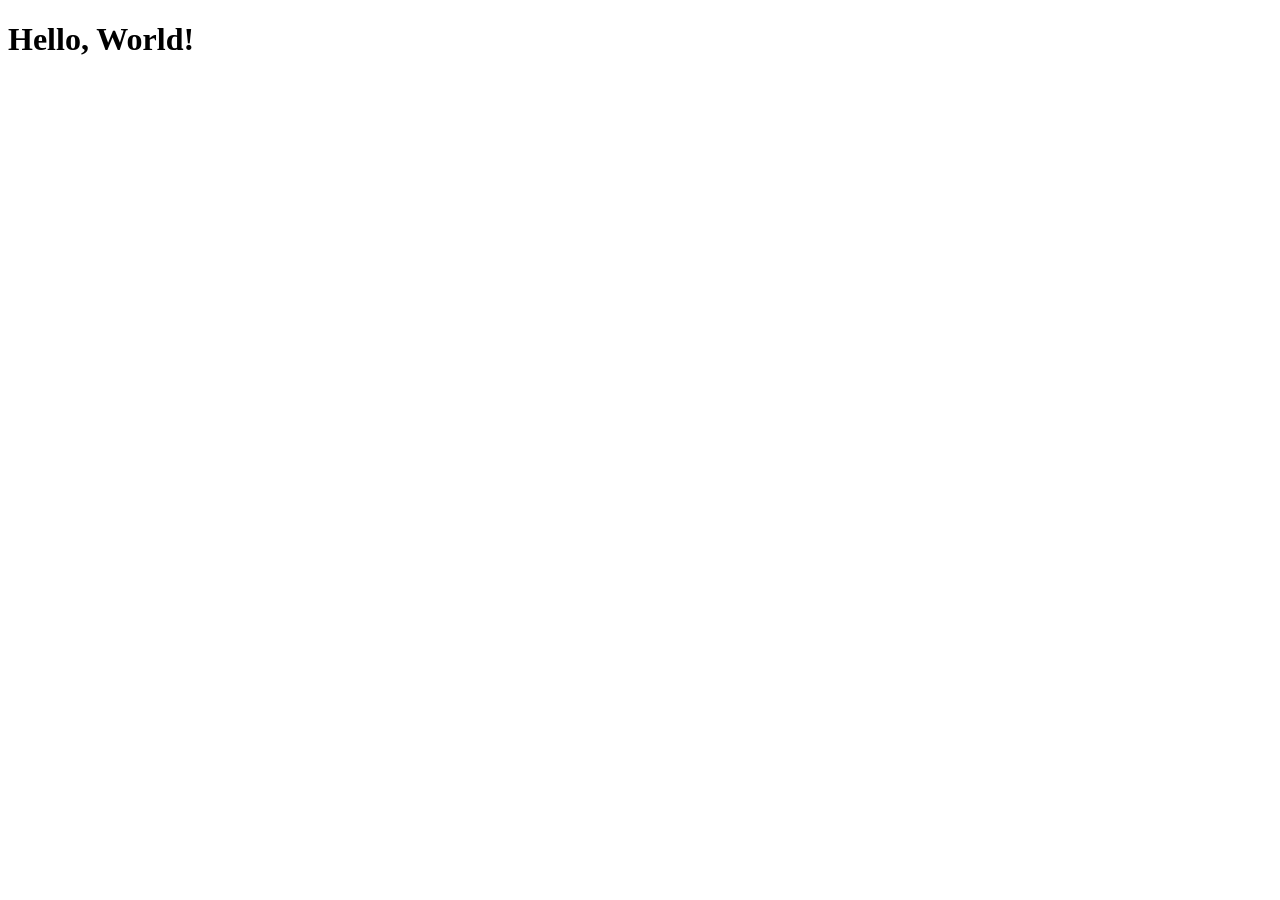
==== index.html @ 7ac036fd "Create index.html" ====
<!DOCTYPE html>
<html lang="en">
<head>
    <meta charset="UTF-8">
    <meta name="viewport" content="width=device-width, initial-scale=1.0">
    <title>My Web Page</title>
    <!-- Link to your external CSS styling -->
    <link rel="stylesheet" href="style.css">
</head>
<body>

    <!-- Your visible website content goes here -->
    <h1>Hello, World!</h1>

    <!-- Link to your JavaScript behavior -->
    <script src="script.js"></script>
</body>
</html>
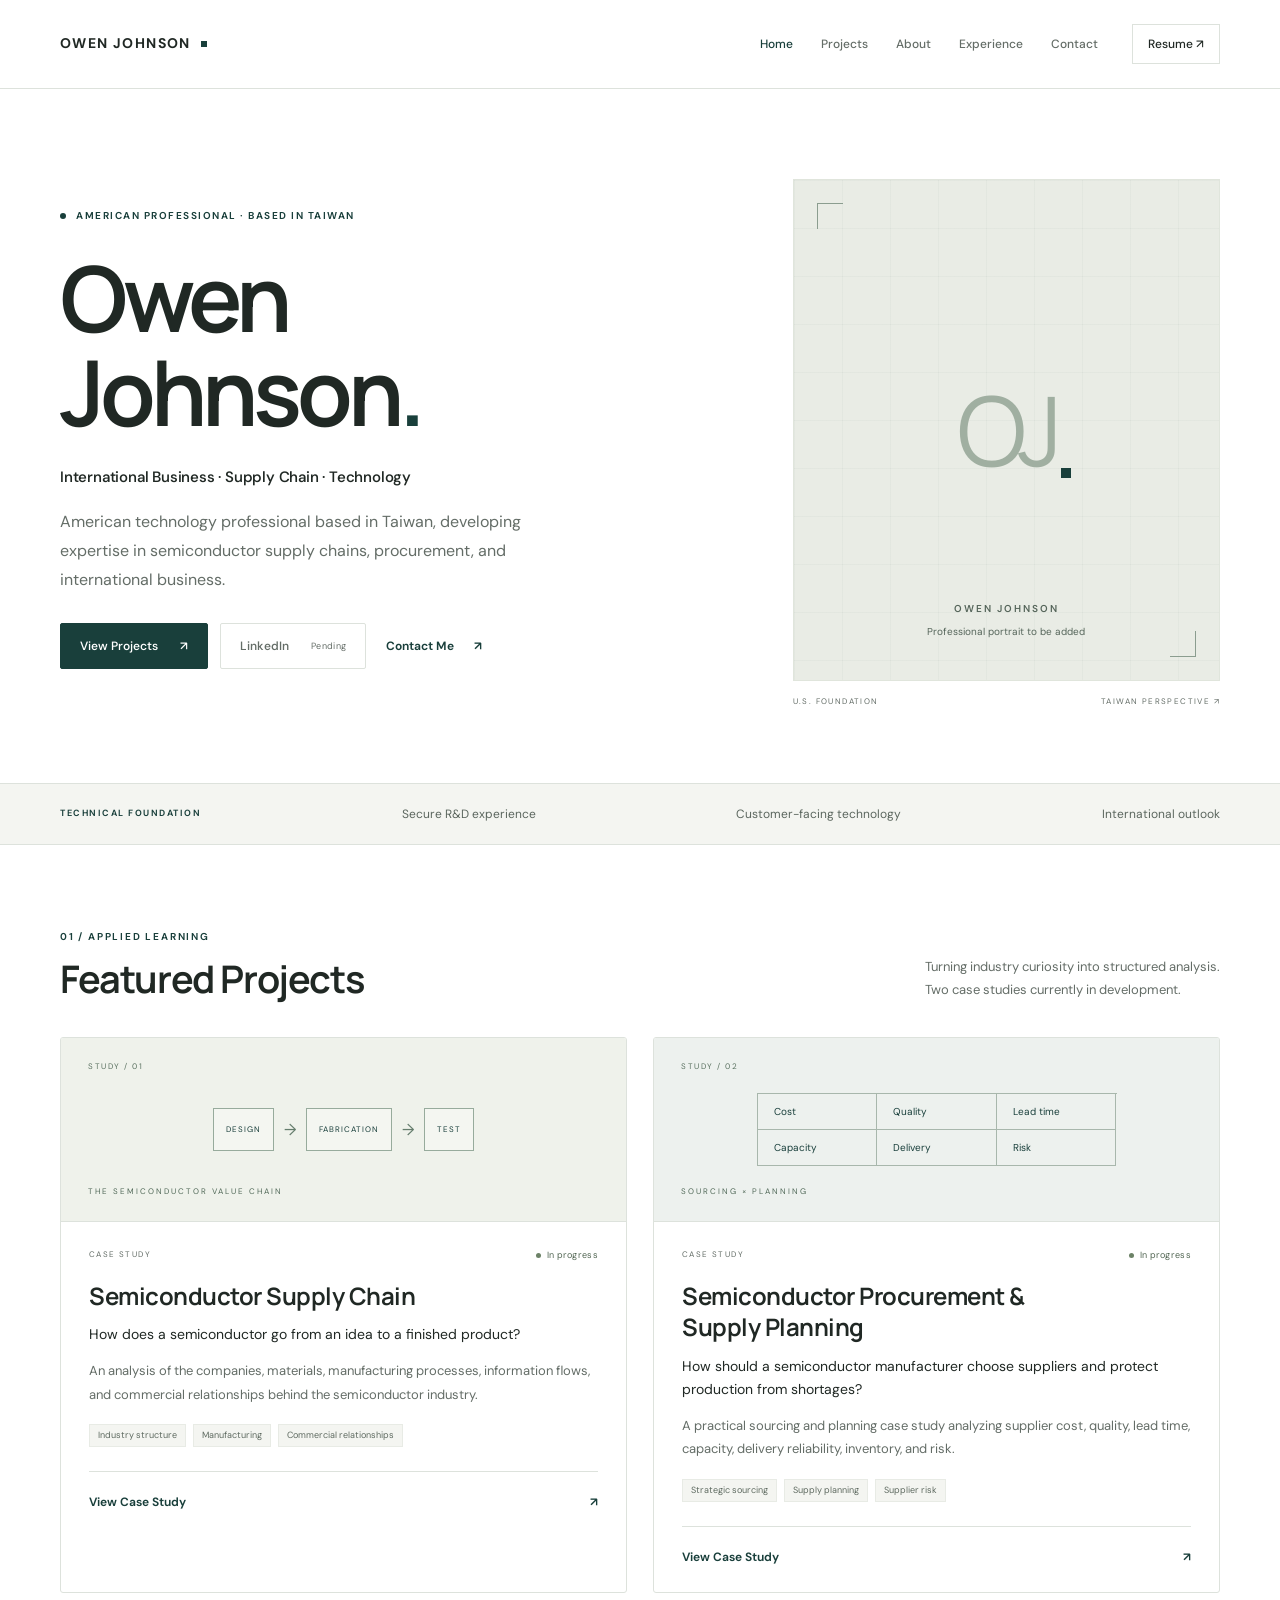
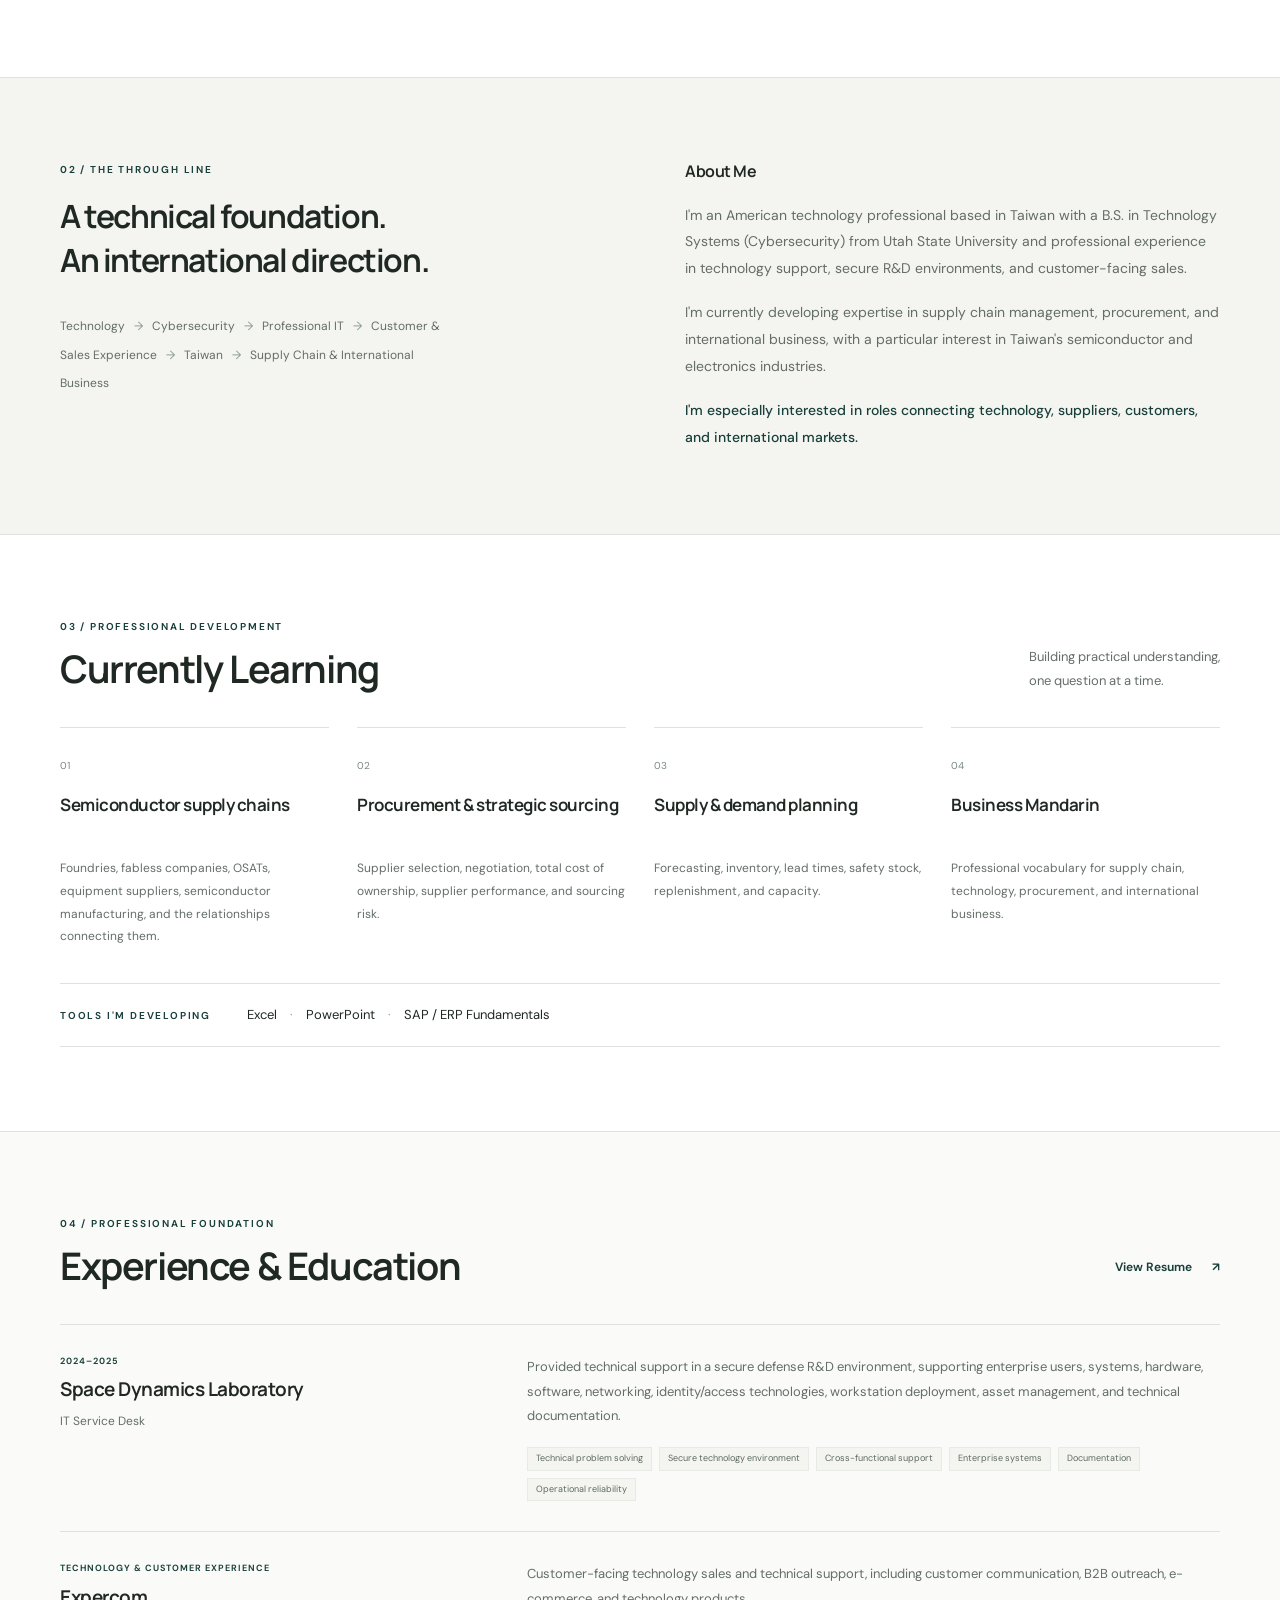
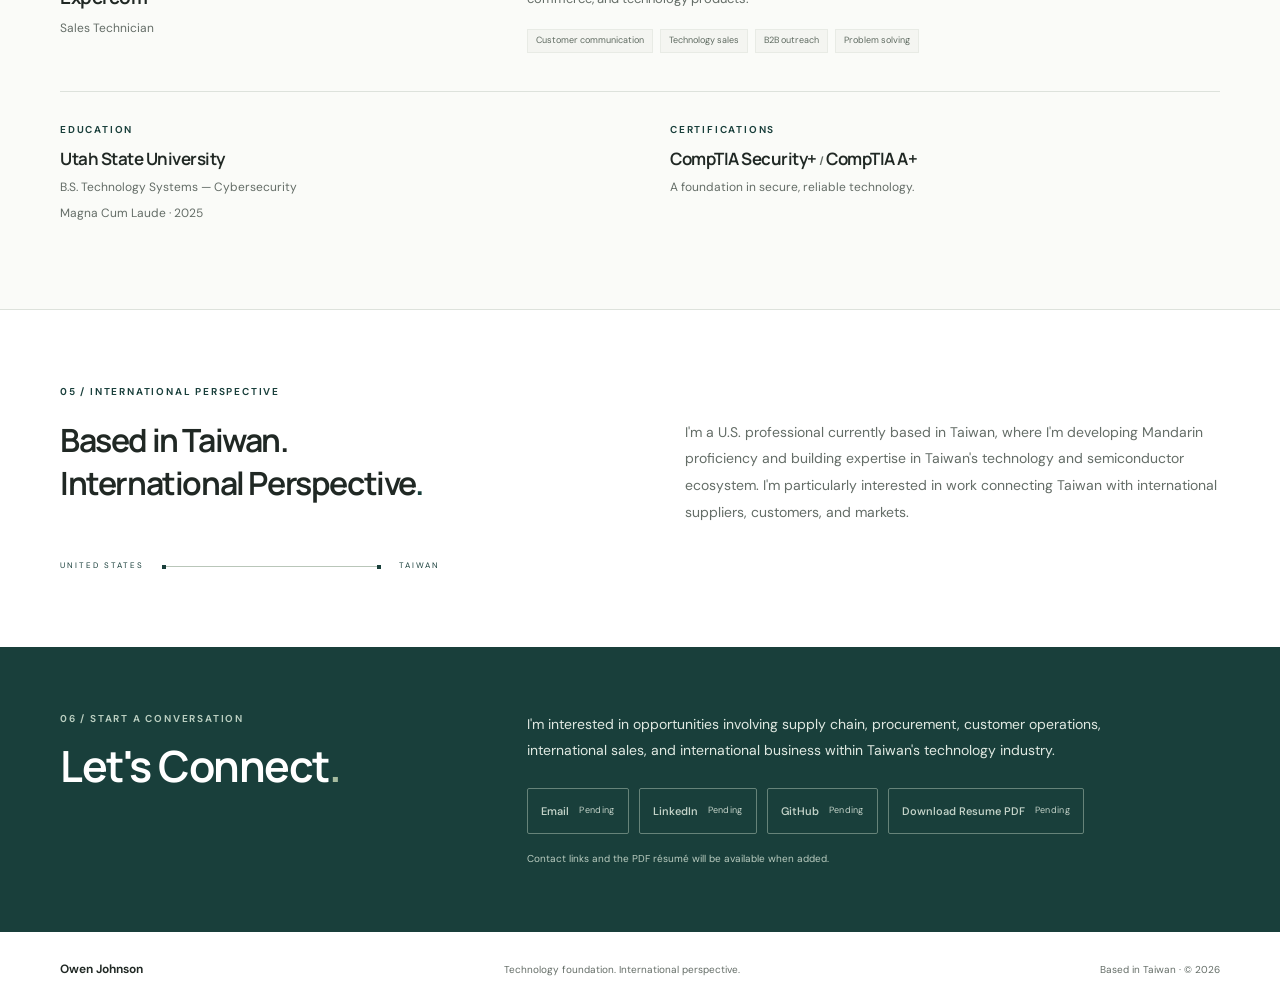
==== commit 6bc4a196: "Created initial website using Codex." ====
--- a/index.html
+++ b/index.html
@@ -1,18 +1,8 @@
-<!DOCTYPE html>
-<html lang="en">
-<head>
-    <meta charset="UTF-8">
-    <meta name="viewport" content="width=device-width, initial-scale=1.0">
-    <title>My Web Page</title>
-    <!-- Link to your external CSS styling -->
-    <link rel="stylesheet" href="style.css">
-</head>
-<body>
-
-    <!-- Your visible website content goes here -->
-    <h1>Hello, World!</h1>
-
-    <!-- Link to your JavaScript behavior -->
-    <script src="script.js"></script>
-</body>
-</html>
+<!doctype html>
+<html lang="en"><head><meta charset="utf-8"><meta name="viewport" content="width=device-width, initial-scale=1"><title>Owen Johnson | International Business, Supply Chain &amp; Technology</title><meta name="description" content="American technology professional based in Taiwan. Explore Owen Johnson’s background and developing work in semiconductor supply chains, procurement, and international business."><meta property="og:title" content="Owen Johnson | International Business, Supply Chain &amp; Technology"><meta property="og:description" content="American technology professional based in Taiwan. Explore Owen Johnson’s background and developing work in semiconductor supply chains, procurement, and international business."><meta property="og:type" content="website"><meta name="twitter:card" content="summary"><meta name="twitter:title" content="Owen Johnson | International Business, Supply Chain &amp; Technology"><meta name="twitter:description" content="American technology professional based in Taiwan. Explore Owen Johnson’s background and developing work in semiconductor supply chains, procurement, and international business."><meta name="theme-color" content="#193f3b"><link rel="icon" type="image/svg+xml" href="/assets/favicon.svg"><link rel="stylesheet" href="/style.css"><script src="/script.js" defer></script></head><body><a class="skip-link" href="#main">Skip to content</a><header class="site-header"><div class="container header-inner"><a href="/" class="wordmark" aria-label="Owen Johnson home">OWEN JOHNSON<span class="brand-dot"></span></a><button class="menu-toggle" aria-controls="main-nav" aria-expanded="false">Menu <span aria-hidden="true">☰</span></button><nav id="main-nav" aria-label="Main navigation"><a href="/" aria-current="page">Home</a><a href="/#projects">Projects</a><a href="/#about">About</a><a href="/#experience">Experience</a><a href="/#contact">Contact</a><a class="nav-resume" href="/resume/">Resume <span aria-hidden="true">↗</span></a></nav></div></header><main id="main"><section class="hero container"><div class="hero-content"><div class="eyebrow location"><span class="live-dot"></span> AMERICAN PROFESSIONAL · BASED IN TAIWAN</div><h1>Owen<br>Johnson<span class="accent">.</span></h1><p class="hero-fields">International Business · Supply Chain · Technology</p><p class="hero-description">American technology professional based in Taiwan, developing expertise in semiconductor supply chains, procurement, and international business.</p><div class="actions"><a class="button primary" href="#projects">View Projects <span aria-hidden="true">↗</span></a><span class="button secondary unavailable" aria-disabled="true">LinkedIn <span class="availability">Pending</span></span><a class="text-link" href="#contact">Contact Me <span aria-hidden="true">↗</span></a></div></div><div class="hero-portrait"><div class="portrait-placeholder" role="img" aria-label="Reserved space for Owen Johnson’s professional portrait"><div class="portrait-monogram">OJ<span></span></div><div class="portrait-label"><span>OWEN JOHNSON</span><span>Professional portrait to be added</span></div></div><div class="portrait-foot"><span>U.S. FOUNDATION</span><span>TAIWAN PERSPECTIVE ↗</span></div></div></section><div class="foundation-strip"><div class="container"><span>TECHNICAL FOUNDATION</span><span>Secure R&D experience</span><span>Customer-facing technology</span><span>International outlook</span></div></div>
+<section id="projects" class="section container"><div class="section-top"><div><span class="eyebrow">01 / APPLIED LEARNING</span><h2>Featured Projects</h2></div><p>Turning industry curiosity into structured analysis.<br>Two case studies currently in development.</p></div><div class="project-grid"><article class="project-card"><div class="project-art"><span class="art-index">STUDY / 01</span><div class="mini-chain" aria-hidden="true"><span>DESIGN</span><b>→</b><span>FABRICATION</span><b>→</b><span>TEST</span></div><span class="art-caption">THE SEMICONDUCTOR VALUE CHAIN</span></div><div class="project-body"><div class="card-meta"><span>CASE STUDY</span><span class="status"><i></i>In progress</span></div><h3>Semiconductor Supply Chain</h3><p class="project-question">How does a semiconductor go from an idea to a finished product?</p><p>An analysis of the companies, materials, manufacturing processes, information flows, and commercial relationships behind the semiconductor industry.</p><div class="tags"><span>Industry structure</span><span>Manufacturing</span><span>Commercial relationships</span></div><a class="text-link" href="/projects/semiconductor-supply-chain/">View Case Study <span aria-hidden="true">↗</span></a></div></article><article class="project-card"><div class="project-art"><span class="art-index">STUDY / 02</span><div class="mini-score" aria-hidden="true"><span>Cost</span><span>Quality</span><span>Lead time</span><span>Capacity</span><span>Delivery</span><span>Risk</span></div><span class="art-caption">SOURCING × PLANNING</span></div><div class="project-body"><div class="card-meta"><span>CASE STUDY</span><span class="status"><i></i>In progress</span></div><h3>Semiconductor Procurement &amp; Supply Planning</h3><p class="project-question">How should a semiconductor manufacturer choose suppliers and protect production from shortages?</p><p>A practical sourcing and planning case study analyzing supplier cost, quality, lead time, capacity, delivery reliability, inventory, and risk.</p><div class="tags"><span>Strategic sourcing</span><span>Supply planning</span><span>Supplier risk</span></div><a class="text-link" href="/projects/semiconductor-procurement-supply-planning/">View Case Study <span aria-hidden="true">↗</span></a></div></article></div></section>
+<section id="about" class="section about-section"><div class="container about-grid"><div><span class="eyebrow">02 / THE THROUGH LINE</span><h2>A technical foundation.<br>An international direction.</h2><div class="story-path">Technology <span>→</span> Cybersecurity <span>→</span> Professional IT <span>→</span> Customer & Sales Experience <span>→</span> Taiwan <span>→</span> Supply Chain & International Business</div></div><div class="about-copy"><h3>About Me</h3><p>I'm an American technology professional based in Taiwan with a B.S. in Technology Systems (Cybersecurity) from Utah State University and professional experience in technology support, secure R&D environments, and customer-facing sales.</p><p>I'm currently developing expertise in supply chain management, procurement, and international business, with a particular interest in Taiwan's semiconductor and electronics industries.</p><p class="about-emphasis">I'm especially interested in roles connecting technology, suppliers, customers, and international markets.</p></div></div></section>
+<section class="section container" id="learning"><div class="section-top"><div><span class="eyebrow">03 / PROFESSIONAL DEVELOPMENT</span><h2>Currently Learning</h2></div><p>Building practical understanding,<br>one question at a time.</p></div><div class="learning-grid"><article class="learning-item"><span class="learn-index">01</span><h3>Semiconductor supply chains</h3><p>Foundries, fabless companies, OSATs, equipment suppliers, semiconductor manufacturing, and the relationships connecting them.</p></article><article class="learning-item"><span class="learn-index">02</span><h3>Procurement & strategic sourcing</h3><p>Supplier selection, negotiation, total cost of ownership, supplier performance, and sourcing risk.</p></article><article class="learning-item"><span class="learn-index">03</span><h3>Supply & demand planning</h3><p>Forecasting, inventory, lead times, safety stock, replenishment, and capacity.</p></article><article class="learning-item"><span class="learn-index">04</span><h3>Business Mandarin</h3><p>Professional vocabulary for supply chain, technology, procurement, and international business.</p></article></div><div class="tools-line"><span class="eyebrow">TOOLS I'M DEVELOPING</span><span>Excel <b>·</b> PowerPoint <b>·</b> SAP / ERP Fundamentals</span></div></section>
+<section id="experience" class="section experience-section"><div class="container"><div class="section-top"><div><span class="eyebrow">04 / PROFESSIONAL FOUNDATION</span><h2>Experience & Education</h2></div><a class="text-link" href="/resume/">View Resume <span aria-hidden="true">↗</span></a></div><div class="experience-list"><article class="experience-row"><div><span class="eyebrow">2024–2025</span><h3>Space Dynamics Laboratory</h3><span class="role">IT Service Desk</span></div><div><p>Provided technical support in a secure defense R&D environment, supporting enterprise users, systems, hardware, software, networking, identity/access technologies, workstation deployment, asset management, and technical documentation.</p><div class="tags"><span>Technical problem solving</span><span>Secure technology environment</span><span>Cross-functional support</span><span>Enterprise systems</span><span>Documentation</span><span>Operational reliability</span></div></div></article><article class="experience-row"><div><span class="eyebrow">TECHNOLOGY & CUSTOMER EXPERIENCE</span><h3>Expercom</h3><span class="role">Sales Technician</span></div><div><p>Customer-facing technology sales and technical support, including customer communication, B2B outreach, e-commerce, and technology products.</p><div class="tags"><span>Customer communication</span><span>Technology sales</span><span>B2B outreach</span><span>Problem solving</span></div></div></article></div><div class="credentials"><div><span class="eyebrow">EDUCATION</span><h3>Utah State University</h3><p>B.S. Technology Systems — Cybersecurity</p><span class="muted">Magna Cum Laude · 2025</span></div><div><span class="eyebrow">CERTIFICATIONS</span><h3>CompTIA Security+ <span class="muted">/</span> CompTIA A+</h3><p>A foundation in secure, reliable technology.</p></div></div></div></section>
+<section class="taiwan-section container"><span class="eyebrow">05 / INTERNATIONAL PERSPECTIVE</span><div class="taiwan-grid"><h2>Based in Taiwan.<br>International Perspective<span class="accent">.</span></h2><p>I'm a U.S. professional currently based in Taiwan, where I'm developing Mandarin proficiency and building expertise in Taiwan's technology and semiconductor ecosystem. I'm particularly interested in work connecting Taiwan with international suppliers, customers, and markets.</p></div><div class="taiwan-caption"><span>UNITED STATES</span><span class="connection-line" aria-hidden="true"></span><span>TAIWAN</span></div></section>
+<section id="contact" class="contact-section"><div class="container contact-grid"><div><span class="eyebrow">06 / START A CONVERSATION</span><h2>Let's Connect<span>.</span></h2></div><div><p>I'm interested in opportunities involving supply chain, procurement, customer operations, international sales, and international business within Taiwan's technology industry.</p><div class="actions"><span class="button secondary unavailable" aria-disabled="true">Email <span class="availability">Pending</span></span><span class="button secondary unavailable" aria-disabled="true">LinkedIn <span class="availability">Pending</span></span><span class="button secondary unavailable" aria-disabled="true">GitHub <span class="availability">Pending</span></span><span class="button secondary unavailable" aria-disabled="true">Download Resume PDF <span class="availability">Pending</span></span></div><p class="contact-note">Contact links and the PDF résumé will be available when added.</p></div></div></section></main><footer class="site-footer container"><a class="footer-name" href="/">Owen Johnson</a><span>Technology foundation. International perspective.</span><span>Based in Taiwan · © 2026</span></footer></body></html>
--- a/style.css
+++ b/style.css
@@ -0,0 +1,8 @@
+@import url('https://fonts.googleapis.com/css2?family=DM+Sans:wght@400;450;500;550;600;650;700&family=Manrope:wght@400;500;600;650;700;750;800&display=swap');
+:root{--ink:#202824;--muted:#646d67;--accent:#193f3b;--paper:#fff;--wash:#f4f5f1;--line:#dde2dc;--font:'DM Sans',Arial,sans-serif;--heading:'Manrope',Arial,sans-serif}
+*{box-sizing:border-box}html{scroll-behavior:smooth;scroll-padding-top:100px}body{margin:0;background:var(--paper);color:var(--ink);font-family:var(--font);font-size:16px;line-height:1.7}a{color:inherit;text-decoration:none}button{font:inherit}img{max-width:100%;height:auto;display:block}h1,h2,h3,p,figure{margin:0}h1,h2,h3{font-family:var(--heading);line-height:1.2;font-weight:650}h2{font-size:clamp(28px,3vw,38px);letter-spacing:-1.4px}h3{font-size:21px;letter-spacing:-.5px}p{color:var(--muted)}a,button{transition:background .2s,color .2s,border-color .2s}a:focus-visible,button:focus-visible,[tabindex]:focus-visible{outline:3px solid #967539;outline-offset:5px}.container{width:min(1160px,calc(100% - 96px));margin-inline:auto}.eyebrow{font-size:10px;font-weight:650;letter-spacing:1.8px;line-height:1.5;color:var(--accent);display:block}.accent{color:var(--accent)}.muted{color:var(--muted)}.site-header{background:rgba(255,255,255,.97);border-bottom:1px solid var(--line);position:sticky;top:0;z-index:20}.header-inner{min-height:88px;display:flex;align-items:center;justify-content:space-between;gap:24px}.wordmark{font-size:14px;letter-spacing:1.4px;font-weight:700;white-space:nowrap;display:flex;align-items:center;gap:10px}.brand-dot{width:6px;height:6px;background:var(--accent)}#main-nav{display:flex;gap:28px;align-items:center;font-size:12px;font-weight:500}#main-nav a{padding:10px 0;color:var(--muted)}#main-nav a:hover,#main-nav a[aria-current]{color:var(--accent)}#main-nav .nav-resume{border:1px solid var(--line);padding:9px 15px;color:var(--ink);margin-left:6px}.menu-toggle{display:none}.skip-link{position:fixed;top:-100px;left:20px;z-index:100;background:var(--accent);color:white;padding:12px 20px}.skip-link:focus{top:12px}.hero{display:grid;grid-template-columns:1.55fr 1fr;gap:70px;padding-top:80px;padding-bottom:74px;align-items:center}.location{display:flex;gap:10px;align-items:center;font-size:10px;letter-spacing:1.5px}.live-dot{background:var(--accent);width:6px;height:6px;border-radius:50%;flex-shrink:0}.hero h1{font-size:clamp(64px,7.1vw,98px);line-height:1.03;letter-spacing:-5px;margin:28px 0 26px;font-weight:650}.hero-fields{font-size:15px;font-weight:550;color:var(--ink);letter-spacing:-.2px}.hero-description{max-width:510px;font-size:16px;line-height:1.8;margin:18px 0 29px}.actions{display:flex;align-items:center;gap:12px;flex-wrap:wrap}.button{display:inline-flex;justify-content:center;align-items:center;gap:22px;padding:12px 19px;min-height:46px;font-size:12px;font-weight:550;border:1px solid var(--line);border-radius:2px;line-height:1.5}.button.primary{background:var(--accent);color:white;border-color:var(--accent)}.button.primary:hover{background:#2c5750}.button.secondary:hover{background:var(--wash);border-color:#a7b6ab}.text-link{display:inline-flex;align-items:center;justify-content:space-between;gap:20px;font-size:12px;font-weight:650;min-height:44px;color:var(--accent)}.text-link:hover{text-decoration:underline;text-underline-offset:5px}.hero .text-link{margin-left:8px}.unavailable{color:#646d67;cursor:default}.availability{font-size:9px;letter-spacing:.3px;font-weight:400}.hero-portrait{align-self:stretch;display:flex;flex-direction:column;justify-content:center;padding-top:10px}.hero-portrait>img{width:100%;aspect-ratio:4/4.7;object-fit:cover}.portrait-placeholder{background:#e9ece5;aspect-ratio:4/4.7;position:relative;display:flex;align-items:center;justify-content:center;border:1px solid #e0e5dc;background-image:linear-gradient(#193f3b08 1px,transparent 1px),linear-gradient(90deg,#193f3b08 1px,transparent 1px);background-size:48px 48px}.portrait-placeholder:before,.portrait-placeholder:after{content:'';position:absolute;width:25px;height:25px;border-color:#8b9d8f;border-style:solid}.portrait-placeholder:before{top:23px;left:23px;border-width:1px 0 0 1px}.portrait-placeholder:after{right:23px;bottom:23px;border-width:0 1px 1px 0}.portrait-monogram{font-family:var(--heading);font-size:96px;letter-spacing:-8px;color:#a0afa1;line-height:1;position:relative}.portrait-monogram span{position:absolute;bottom:0;right:-16px;width:10px;height:10px;background:var(--accent)}.portrait-label{position:absolute;bottom:40px;display:flex;align-items:center;flex-direction:column;gap:6px;color:#55655a}.portrait-label span:first-child{font-size:10px;letter-spacing:2px;font-weight:600}.portrait-label span:last-child{font-size:10px}.portrait-foot{display:flex;justify-content:space-between;font-size:8px;letter-spacing:1.4px;color:var(--muted);padding-top:14px}.foundation-strip{border-block:1px solid var(--line);background:var(--wash)}.foundation-strip .container{display:flex;align-items:center;justify-content:space-between;padding-block:20px;gap:20px;font-size:12px;color:#5b665e}.foundation-strip span:first-child{font-size:9px;letter-spacing:1.5px;font-weight:650;color:var(--accent)}.section{padding-block:84px}.section-top{display:flex;align-items:flex-end;justify-content:space-between;gap:30px;margin-bottom:35px}.section-top h2{margin-top:12px}.section-top p{font-size:13px;line-height:1.8}.project-grid{display:grid;grid-template-columns:repeat(2,minmax(0,1fr));gap:26px}.project-card{border:1px solid var(--line);border-radius:3px;overflow:hidden;transition:border-color .2s,box-shadow .2s}.project-card:hover{border-color:#8fa69b;box-shadow:0 4px 16px #193f3b06}.project-art{height:184px;background:#eff2eb;padding:22px 27px;display:flex;flex-direction:column;justify-content:space-between;border-bottom:1px solid var(--line)}.project-card:nth-child(2) .project-art{background:#edf1ee}.art-index{font-size:8px;letter-spacing:1.5px;color:#5a7160}.art-caption{font-size:8px;letter-spacing:2px;color:#526a59}.mini-chain{display:flex;gap:10px;justify-content:center;align-items:center}.mini-chain span{font-size:8px;letter-spacing:1px;padding:14px 12px;border:1px solid #97ab9c;background:#ffffff4d;color:var(--accent)}.mini-chain b{font-weight:400;color:#647c6c}.mini-score{display:grid;grid-template-columns:repeat(3,1fr);max-width:360px;width:100%;align-self:center;border-left:1px solid #a8b7ac;border-top:1px solid #a8b7ac}.mini-score span{font-size:10px;padding:9px 16px;border-right:1px solid #a8b7ac;border-bottom:1px solid #a8b7ac;color:var(--accent)}.project-body{padding:26px 28px 22px}.card-meta{display:flex;justify-content:space-between;gap:15px;flex-wrap:wrap;font-size:8px;letter-spacing:1.4px;color:var(--muted);margin-bottom:17px}.status{display:flex;align-items:center;gap:6px;font-size:9px;letter-spacing:.3px;color:#526653}.status i{width:5px;height:5px;background:#6c8267;border-radius:50%}.project-body h3{font-size:24px;max-width:390px;line-height:1.3;margin-bottom:12px}.project-question{color:var(--ink);font-size:14px;line-height:1.7;margin-bottom:12px}.project-body>p:not(.project-question){font-size:13px;line-height:1.8}.tags{display:flex;flex-wrap:wrap;gap:7px;margin-top:18px}.tags span{font-size:9px;background:var(--wash);border:1px solid #e8ebe5;color:#5e6a60;padding:4px 8px;line-height:1.5}.project-body>.text-link{border-top:1px solid var(--line);width:100%;margin-top:24px;padding-top:16px}.about-section{background:var(--wash);border-block:1px solid var(--line)}.about-grid{display:grid;grid-template-columns:1fr 1fr;gap:90px}.about-grid h2{margin-top:18px;font-size:32px;line-height:1.35}.story-path{max-width:400px;font-size:12px;line-height:2.4;margin-top:30px;color:var(--muted)}.story-path span{color:#8b9b8f;margin-inline:6px}.about-copy h3{font-size:16px;margin-bottom:20px}.about-copy p{font-size:14px;margin-bottom:18px;line-height:1.9}.about-copy .about-emphasis{color:var(--accent);font-weight:500;margin-bottom:0}.learning-grid{display:grid;grid-template-columns:repeat(4,minmax(0,1fr));gap:28px}.learning-item{padding-top:22px;border-top:1px solid var(--line)}.learn-index{font-size:10px;color:#79887c}.learning-item h3{font-size:17px;line-height:1.45;min-height:50px;margin-top:16px;margin-bottom:14px}.learning-item p{font-size:12px;line-height:1.9}.tools-line{border-block:1px solid var(--line);padding-block:20px;margin-top:35px;display:flex;gap:36px;align-items:center}.tools-line>span:last-child{font-size:13px}.tools-line b{font-weight:400;color:#95a196;margin:0 10px}.experience-section{background:#fafbf8;border-block:1px solid var(--line)}.experience-row{display:grid;grid-template-columns:1fr 1.7fr;gap:60px;padding:30px 0;border-top:1px solid var(--line)}.experience-row h3{margin:10px 0 5px;font-size:19px}.experience-row p{font-size:13px;line-height:1.9}.role{font-size:12px;color:var(--muted)}.experience-row .eyebrow{font-size:9px;letter-spacing:1px}.credentials{display:grid;grid-template-columns:1fr 1fr;gap:60px;border-top:1px solid var(--line);padding-top:30px;margin-top:8px}.credentials h3{font-size:17px;margin:12px 0 8px}.credentials p,.credentials .muted{font-size:12px}.taiwan-section{padding-block:74px}.taiwan-grid{display:grid;grid-template-columns:1fr 1fr;gap:90px;margin-top:20px}.taiwan-grid h2{font-size:32px;line-height:1.35}.taiwan-grid p{font-size:14px;line-height:1.9}.taiwan-caption{display:flex;align-items:center;gap:18px;font-size:8px;letter-spacing:2px;color:var(--accent);margin-top:34px;max-width:380px}.connection-line{height:1px;background:#b9c6b9;flex:1;position:relative}.connection-line:before,.connection-line:after{content:'';width:4px;height:4px;background:var(--accent);position:absolute;top:-1px}.connection-line:after{right:0}.contact-section{background:var(--accent);color:white;padding-block:64px}.contact-grid{display:grid;grid-template-columns:1fr 1.7fr;gap:60px}.contact-section .eyebrow{color:#bbcfc1}.contact-section h2{font-size:43px;letter-spacing:-1.5px;margin-top:14px}.contact-section h2 span{color:#a6bb9f}.contact-section p{color:#e0e9e2;font-size:14px;line-height:1.9;max-width:590px}.contact-section .actions{margin-top:24px;gap:10px}.contact-section .button{background:transparent;color:white;border-color:#76968b;padding:11px 13px;gap:10px;font-size:11px}.contact-section a.button:hover{background:#ffffff15}.contact-section .unavailable{color:#c4d3c9;border-color:#668379}.contact-section .contact-note{font-size:10px;color:#baccc0;margin-top:15px}.site-footer{display:flex;justify-content:space-between;align-items:center;gap:24px;padding-block:27px;color:var(--muted);font-size:10px}.footer-name{font-size:12px;font-weight:650;color:var(--ink)}.report{padding-block:40px 70px}.back-link{margin-bottom:30px}.report-header{max-width:850px}.report-header .card-meta{justify-content:flex-start}.report-header h1{font-size:clamp(35px,5vw,58px);letter-spacing:-2px;margin-bottom:20px}.report-question{font-size:21px;line-height:1.5;color:var(--muted);max-width:760px}.research-note{border:1px solid var(--line);border-left:3px solid var(--accent);padding:20px 24px;background:var(--wash);margin-block:32px 40px}.research-note strong{font-size:13px;color:var(--accent)}.research-note p{font-size:13px;margin-top:5px}.report-layout{display:grid;grid-template-columns:220px minmax(0,1fr);gap:60px}.report-toc nav{position:sticky;top:120px;display:flex;flex-direction:column;gap:4px}.report-toc .eyebrow{margin-bottom:12px}.report-toc a{font-size:12px;color:var(--muted);padding:4px 0}.report-toc a:hover{color:var(--accent);text-decoration:underline}.report-section{padding-bottom:35px;margin-bottom:30px;border-bottom:1px solid var(--line)}.report-section h2{font-size:25px;letter-spacing:-.6px;margin-bottom:16px}.report-section p{font-size:15px;line-height:1.9}.report-section figcaption,figcaption{font-size:11px;color:var(--muted);margin-top:15px;line-height:1.8}.chain-figure{margin-top:25px;padding:24px;background:var(--wash);border:1px solid var(--line)}.diagram-label{font-size:9px;letter-spacing:1.5px;color:var(--accent)}.diagram-label span{font-size:10px;letter-spacing:0;color:var(--muted)}.input-chips{list-style:none;display:flex;flex-wrap:wrap;gap:8px;padding:0;margin:16px 0 0}.input-chips li{font-size:10px;border:1px dashed #9aaa9d;padding:6px 9px}.input-connector{color:#8c9b8e;text-align:center;padding:8px}.chain{padding:0;margin:0;list-style:none;display:flex;gap:12px}.chain li{flex:1;background:white;border:1px solid #a8b8aa;padding:12px 8px;font-size:10px;line-height:1.6;position:relative;min-width:0}.chain li:not(:last-child):after{content:'→';position:absolute;right:-12px;top:40%;color:#6c826e}.step-number{display:block;font-size:9px;color:#819183;margin-bottom:7px}.table-scroll{overflow-x:auto;max-width:100%;margin-top:22px;border:1px solid var(--line)}table{border-collapse:collapse;min-width:540px;width:100%;font-size:13px}caption{text-align:left;padding:14px;font-weight:600}th,td{text-align:left;padding:12px 15px;border-bottom:1px solid var(--line)}th{background:var(--wash)}.report-image{border:1px solid var(--line);margin-top:25px}.sources-list{padding-left:22px;font-size:14px}.sources-list a{color:var(--accent);text-decoration:underline}.report-bottom{display:flex;justify-content:space-between;margin-top:30px}.resume-page{padding-block:40px 60px}.resume-header{display:flex;justify-content:space-between;align-items:center;gap:30px;padding-bottom:40px;border-bottom:1px solid var(--line)}.resume-header h1{font-size:52px;letter-spacing:-2px;margin:12px 0}.resume-header p{font-size:15px;margin-bottom:8px}.resume-header .muted{font-size:12px}.resume-page h2{font-size:26px}.resume-summary{padding-block:35px}.resume-summary p{margin-top:16px;max-width:850px}.resume-summary .actions{margin-top:20px}.resume-page .credentials{margin-bottom:30px}.error-page{padding-block:120px}.error-page h1{font-size:45px;margin-block:25px}
+@media(min-width:1400px){.hero{gap:100px}.hero-portrait{max-width:390px}.hero{padding-top:95px;padding-bottom:90px}}
+@media(max-width:1000px){.container{width:calc(100% - 56px)}#main-nav{gap:18px}.hero{gap:35px;padding-block:55px}.hero h1{font-size:76px}.hero-fields{font-size:13px}.hero-description{font-size:14px}.hero .actions{gap:8px}.hero .text-link{margin-left:0}.button{padding:11px 14px;gap:12px}.about-grid,.taiwan-grid{gap:45px}.learning-grid{grid-template-columns:repeat(2,minmax(0,1fr));gap:30px}.learning-item h3{min-height:0}.experience-row,.contact-grid{gap:35px}.report-layout{gap:30px;grid-template-columns:180px minmax(0,1fr)}.mini-chain{gap:7px}.mini-chain span{font-size:7px;padding:12px 7px}.project-body{padding:23px}.foundation-strip .container{font-size:10px}.foundation-strip span:first-child{font-size:8px}}
+@media(max-width:767px){html{scroll-padding-top:85px}.container{width:calc(100% - 40px)}.header-inner{min-height:72px;flex-wrap:wrap;gap:0}.wordmark{font-size:12px}.menu-toggle{display:flex;gap:10px;align-items:center;min-height:44px;padding:8px 10px;border:1px solid var(--line);background:white;font-size:12px}#main-nav{display:flex;width:100%;flex-wrap:wrap;gap:5px 23px;padding-block:10px 18px}.js #main-nav{display:none}.js #main-nav.is-open{display:flex}#main-nav a{min-height:44px}.hero{grid-template-columns:1fr;gap:35px;padding-block:45px}.hero h1{font-size:76px;letter-spacing:-4px;margin:24px 0}.hero-fields{font-size:13px;line-height:1.8;max-width:300px}.hero-description{font-size:15px}.location{font-size:8px;letter-spacing:1.1px}.hero-portrait{width:100%;max-width:400px;padding:0}.portrait-placeholder{aspect-ratio:1.3}.hero-portrait>img{aspect-ratio:1.3}.portrait-monogram{font-size:80px}.portrait-label{bottom:25px}.foundation-strip .container{display:grid;grid-template-columns:1fr 1fr;gap:10px 20px;font-size:10px;padding-block:18px}.section{padding-block:54px}.section-top{align-items:flex-start;flex-direction:column;gap:16px;margin-bottom:28px}.section-top h2{font-size:30px}.section-top p br{display:none}.project-grid{grid-template-columns:1fr;gap:22px}.project-art{height:170px}.project-body h3{font-size:23px}.mini-chain span{font-size:8px;padding:13px 10px}.about-grid,.taiwan-grid{grid-template-columns:1fr;gap:30px}.about-grid h2,.taiwan-grid h2{font-size:28px}.story-path{margin-top:24px}.about-copy p{font-size:14px}.learning-grid{gap:25px 20px}.learning-item h3{font-size:15px;min-height:44px}.learning-item p{font-size:12px}.tools-line{flex-direction:column;align-items:flex-start;gap:12px}.tools-line>span:last-child{font-size:12px}.tools-line b{margin-inline:4px}.experience-row{grid-template-columns:1fr;gap:15px;padding-block:25px}.credentials{grid-template-columns:1fr;gap:25px}.taiwan-section{padding-block:50px}.contact-grid{grid-template-columns:1fr;gap:25px}.contact-section{padding-block:45px}.contact-section h2{font-size:38px}.site-footer{align-items:flex-start;flex-direction:column;gap:7px;padding-block:24px}.report{padding-top:25px}.report-header h1{font-size:36px;letter-spacing:-1.3px;overflow-wrap:break-word}.report-question{font-size:18px}.report-layout{grid-template-columns:1fr;gap:30px}.report-toc nav{position:static;display:flex;flex-direction:row;flex-wrap:wrap;gap:7px 16px;border-bottom:1px solid var(--line);padding-bottom:24px}.report-toc .eyebrow{width:100%;margin-bottom:4px}.report-toc a{min-height:35px;font-size:11px}.report-section p{font-size:14px}.chain{flex-direction:column;gap:18px}.chain li{padding:12px;display:flex;align-items:center;gap:14px;font-size:12px}.step-number{margin:0}.chain li:not(:last-child):after{content:'↓';top:auto;bottom:-19px;right:50%}.chain-figure{padding:18px}.input-chips{gap:6px}.input-chips li{font-size:9px;padding:5px 7px}.resume-header{flex-direction:column;align-items:flex-start;gap:20px}.resume-header h1{font-size:40px}.resume-header p{font-size:13px}.resume-summary p{font-size:14px}.error-page h1{font-size:34px}}
+@media(prefers-reduced-motion:reduce){html{scroll-behavior:auto}*,*:before,*:after{transition:none!important}}
+@media print{.site-header,.site-footer,.skip-link,.back-link,.actions,.resume-header>.button{display:none}.container{width:100%}.resume-page{padding:0}body{font-size:12px}.experience-row,.credentials{break-inside:avoid}.resume-summary{padding-block:18px}a{color:inherit}}
